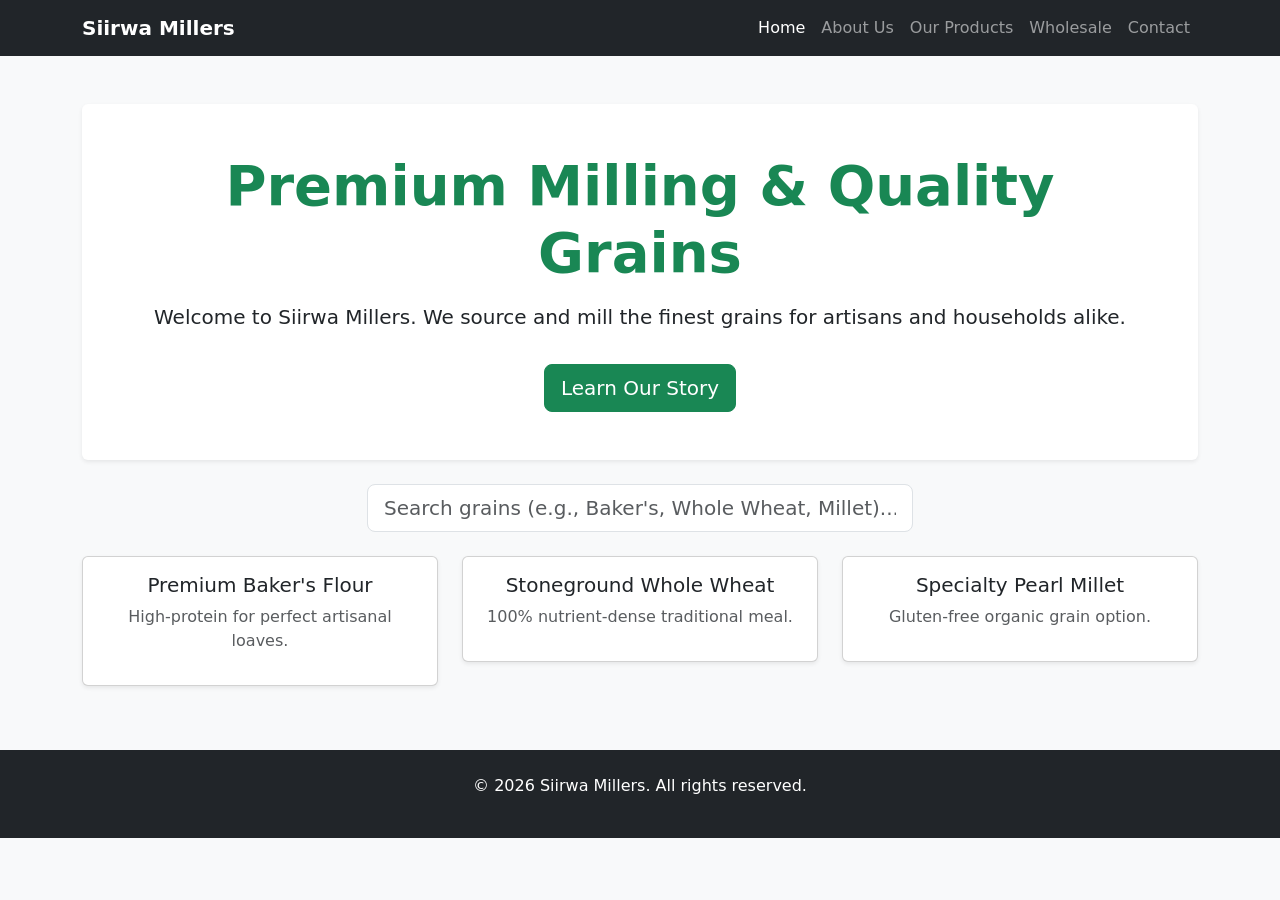
==== index.html @ 7b779375 "Fix HTML structure by removing misplaced header footer and placing it at bottom" ====
<!DOCTYPE html>
<html lang="en">
<head>
    <meta charset="UTF-8">
    <meta name="viewport" content="width=device-width, initial-scale=1.0">
    <title>Siirwa Millers - Home</title>
    <!-- Bootstrap CSS -->
    <link href="https://cdn.jsdelivr.net/npm/bootstrap@5.3.0/dist/css/bootstrap.min.css" rel="stylesheet">
</head>
<body class="bg-light">

    <!-- Responsive Navbar -->
    <nav class="navbar navbar-expand-lg navbar-dark bg-dark">
        <div class="container">
            <a class="navbar-brand fw-bold" href="index.html">Siirwa Millers</a>
            <button class="navbar-toggler" type="button" data-bs-toggle="collapse" data-bs-target="#navbarNav">
                <span class="navbar-toggler-icon"></span>
            </button>
            <div class="collapse navbar-collapse" id="navbarNav">
                <ul class="navbar-nav ms-auto">
    <li class="nav-item"><a class="nav-link active" href="index.html">Home</a></li>
    <li class="nav-item"><a class="nav-link" href="About.html">About Us</a></li>
    <li class="nav-item"><a class="nav-link" href="Products.html">Our Products</a></li>
    <li class="nav-item"><a class="nav-link" href="wholesale.html">Wholesale</a></li>
    <li class="nav-item"><a class="nav-link" href="Contact.html">Contact</a></li>
</ul>
            </div>
        </div>
    </nav>

    <!-- Main Content with Live Search Feature -->
    <div class="container my-5">
        <div class="p-5 bg-white rounded shadow-sm text-center mb-4">
            <h1 class="display-4 fw-bold text-success">Premium Milling & Quality Grains</h1>
            <p class="lead mt-3">Welcome to Siirwa Millers. We source and mill the finest grains for artisans and households alike.</p>
            <a href="About.html" class="btn btn-success btn-lg mt-3">Learn Our Story</a>
        </div>

        <!-- Live Search Input -->
        <div class="row justify-content-center mb-4">
            <div class="col-md-6">
                <input type="text" id="grainSearch" class="form-control form-control-lg" placeholder="Search grains (e.g., Baker's, Whole Wheat, Millet)...">
            </div>
        </div>

        <!-- Catalog Items to Filter -->
        <div class="row text-center" id="grainCatalog">
            <div class="col-md-4 mb-3 grain-card" data-name="bakers flour">
                <div class="card p-3 shadow-sm"><h5>Premium Baker's Flour</h5><p class="text-muted">High-protein for perfect artisanal loaves.</p></div>
            </div>
            <div class="col-md-4 mb-3 grain-card" data-name="whole wheat">
                <div class="card p-3 shadow-sm"><h5>Stoneground Whole Wheat</h5><p class="text-muted">100% nutrient-dense traditional meal.</p></div>
            </div>
            <div class="col-md-4 mb-3 grain-card" data-name="millet grain">
                <div class="card p-3 shadow-sm"><h5>Specialty Pearl Millet</h5><p class="text-muted">Gluten-free organic grain option.</p></div>
            </div>
        </div>
    </div>

    <!-- Bootstrap JS Bundle -->
    <script src="https://cdn.jsdelivr.net/npm/bootstrap@5.3.0/dist/js/bootstrap.bundle.min.js"></script>
    <script>
        document.getElementById('grainSearch').addEventListener('keyup', function() {
            let filter = this.value.toLowerCase();
            let cards = document.querySelectorAll('.grain-card');
            
            cards.forEach(card => {
                let name = card.getAttribute('data-name');
                if (name.includes(filter)) {
                    card.style.display = "";
                } else {
                    card.style.display = "none";
                }
            });
        });
    </script>

    <!-- Correctly placed Footer -->
    <footer class="text-center py-4 bg-dark text-white mt-5">
        <p>&copy; 2026 Siirwa Millers. All rights reserved.</p>
    </footer>

    <!-- Bootstrap JS Bundle -->
    <script src="https://cdn.jsdelivr.net/npm/bootstrap@5.3.0/dist/js/bootstrap.bundle.min.js"></script>
</body>
</html>
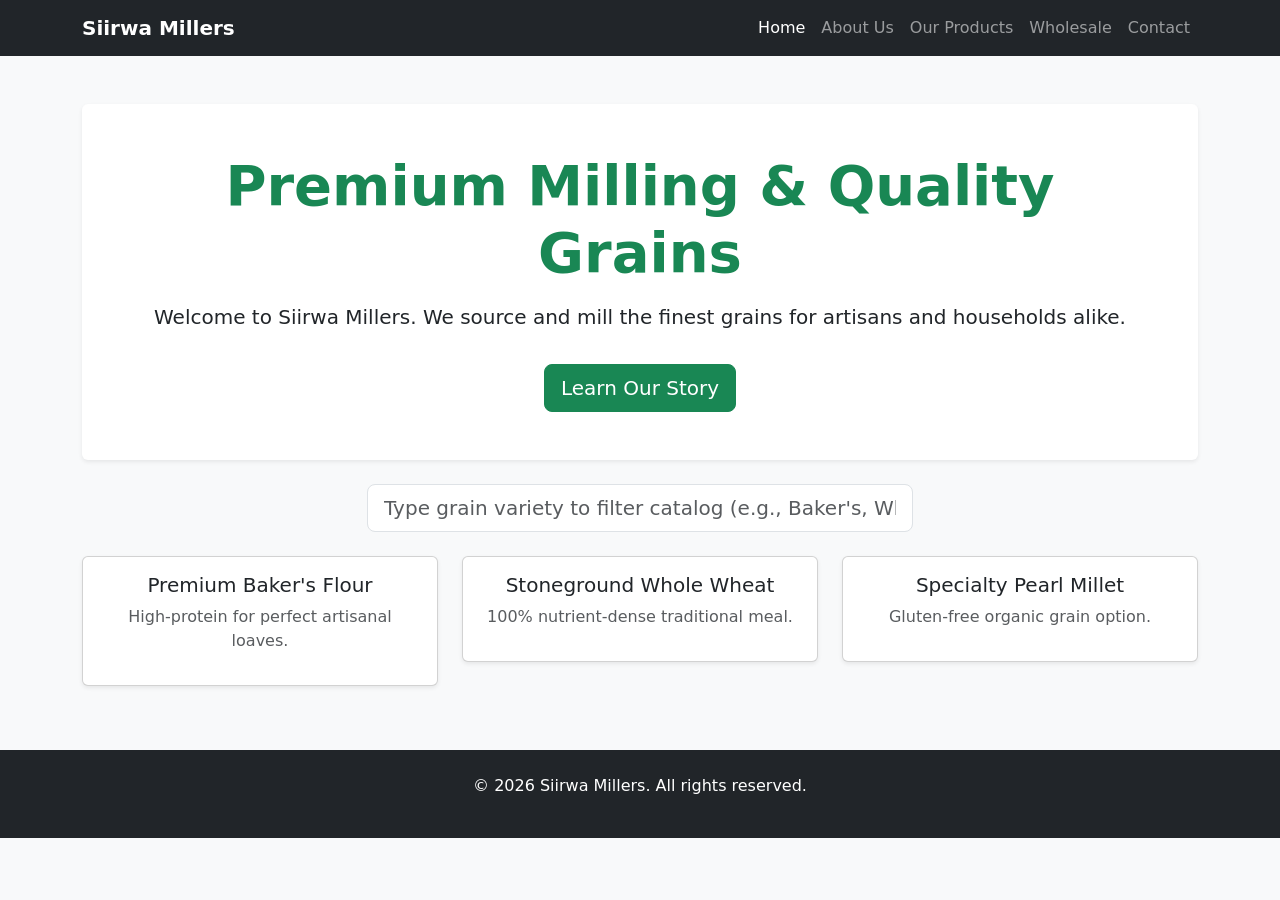
==== commit 8c8af1f2: "Polish index.html interactive search bar placeholder text descriptive prompt" ====
--- a/index.html
+++ b/index.html
@@ -39,7 +39,7 @@
         <!-- Live Search Input -->
         <div class="row justify-content-center mb-4">
             <div class="col-md-6">
-                <input type="text" id="grainSearch" class="form-control form-control-lg" placeholder="Search grains (e.g., Baker's, Whole Wheat, Millet)...">
+                <input type="text" id="grainSearch" class="form-control form-control-lg" placeholder="Type grain variety to filter catalog (e.g., Baker's, Wheat, Millet)...">
             </div>
         </div>
 
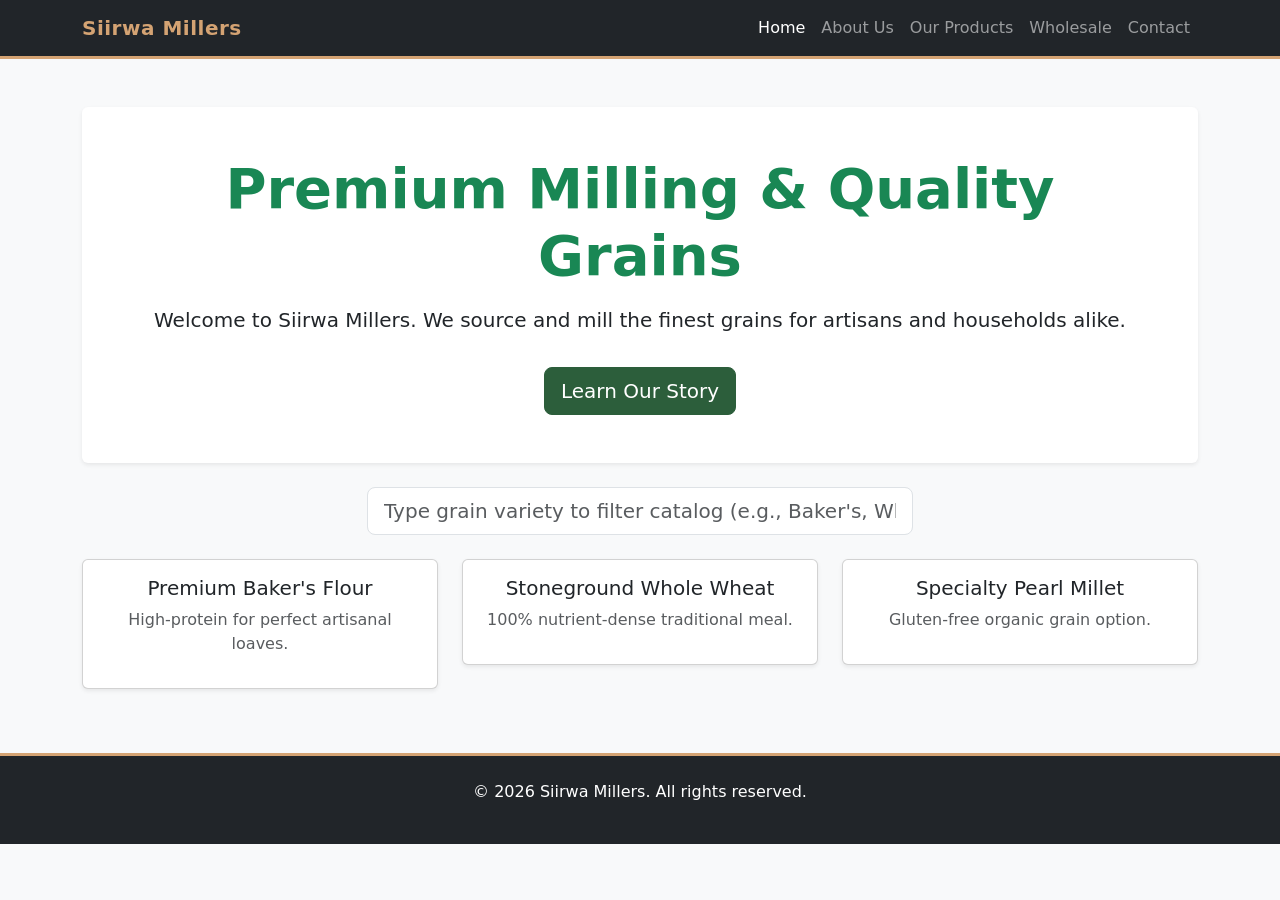
==== commit 5b616a6f: "Link custom style.css theme sheet to index.html for brand layout styling" ====
--- a/index.html
+++ b/index.html
@@ -6,6 +6,7 @@
     <title>Siirwa Millers - Home</title>
     <!-- Bootstrap CSS -->
     <link href="https://cdn.jsdelivr.net/npm/bootstrap@5.3.0/dist/css/bootstrap.min.css" rel="stylesheet">
+    <link href="style.css" rel="stylesheet">
 </head>
 <body class="bg-light">
 
--- a/style.css
+++ b/style.css
@@ -0,0 +1,44 @@
+/* Custom Brand Theme for Siirwa Millers */
+
+:root {
+    --brand-green: #2c5e3b;
+    --brand-gold: #d4a373;
+    --brand-dark: #212529;
+    --brand-light: #f8f9fa;
+}
+
+/* Custom Navigation Styling */
+.navbar {
+    border-bottom: 3px solid var(--brand-gold);
+}
+
+.navbar-brand {
+    letter-spacing: 0.5px;
+    color: var(--brand-gold) !important;
+}
+
+/* Custom Buttons matching agriculture theme */
+.btn-success {
+    background-color: var(--brand-green) !important;
+    border-color: var(--brand-green) !important;
+    transition: all 0.3s ease;
+}
+
+.btn-success:hover {
+    background-color: #1e4228 !important;
+    transform: translateY(-1px);
+}
+
+/* Coherent typography & accent cards */
+h2, h3 {
+    color: var(--brand-green);
+}
+
+.feature-card {
+    border-left: 4px solid var(--brand-gold) !important;
+}
+
+footer {
+    border-top: 3px solid var(--brand-gold);
+    background-color: var(--brand-dark);
+}
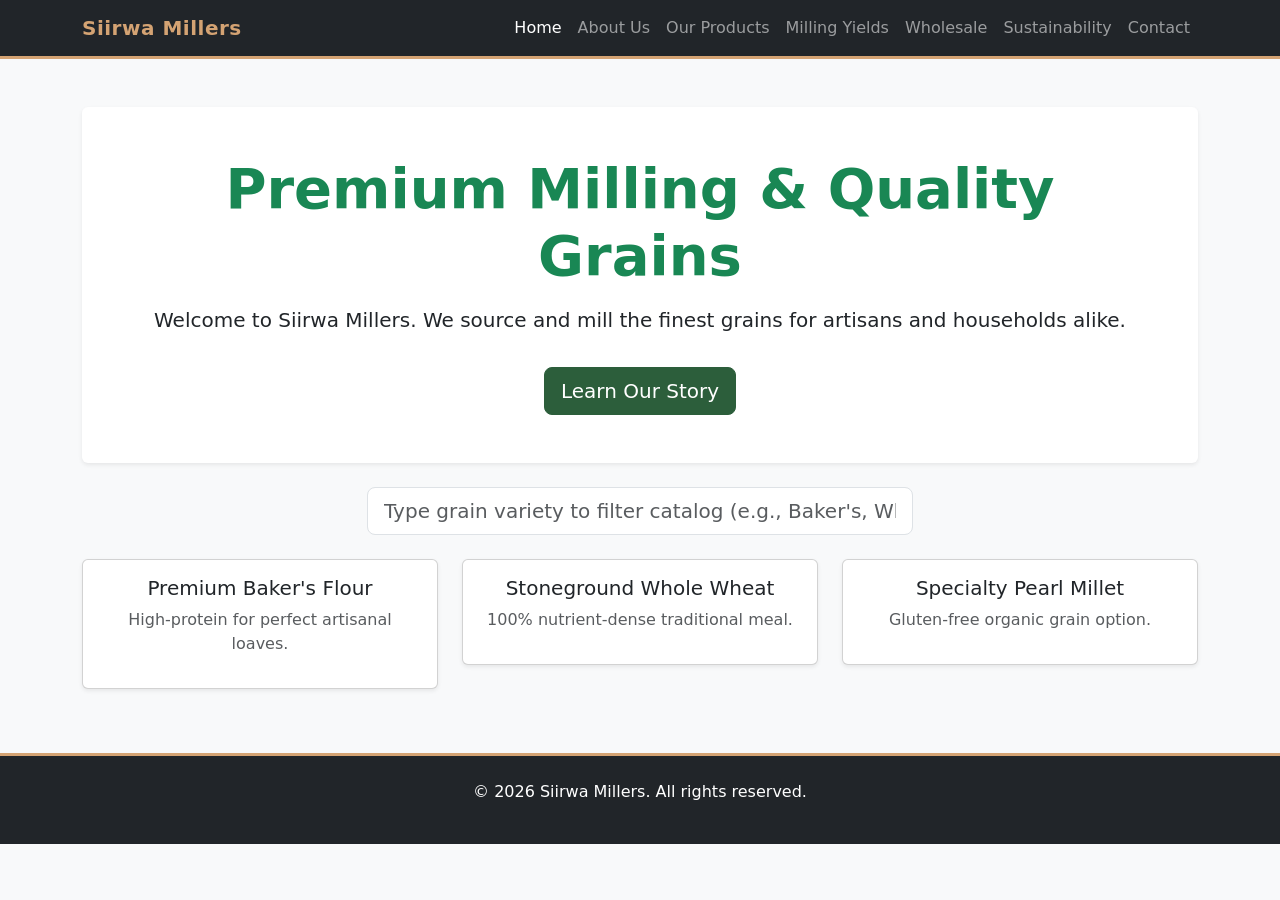
==== commit 1bc8c8a5: "Update home page navbar configuration to support production and sustainability portals" ====
--- a/index.html
+++ b/index.html
@@ -18,13 +18,15 @@
                 <span class="navbar-toggler-icon"></span>
             </button>
             <div class="collapse navbar-collapse" id="navbarNav">
-                <ul class="navbar-nav ms-auto">
-    <li class="nav-item"><a class="nav-link active" href="index.html">Home</a></li>
-    <li class="nav-item"><a class="nav-link" href="About.html">About Us</a></li>
-    <li class="nav-item"><a class="nav-link" href="Products.html">Our Products</a></li>
-    <li class="nav-item"><a class="nav-link" href="wholesale.html">Wholesale</a></li>
-    <li class="nav-item"><a class="nav-link" href="Contact.html">Contact</a></li>
-</ul>
+               <ul class="navbar-nav ms-auto">
+                    <li class="nav-item"><a class="nav-link active" href="index.html">Home</a></li>
+                    <li class="nav-item"><a class="nav-link" href="About.html">About Us</a></li>
+                    <li class="nav-item"><a class="nav-link" href="Products.html">Our Products</a></li>
+                    <li class="nav-item"><a class="nav-link" href="Production.html">Milling Yields</a></li>
+                    <li class="nav-item"><a class="nav-link" href="wholesale.html">Wholesale</a></li>
+                    <li class="nav-item"><a class="nav-link" href="Sustainability.html">Sustainability</a></li>
+                    <li class="nav-item"><a class="nav-link" href="Contact.html">Contact</a></li>
+                </ul>
             </div>
         </div>
     </nav>
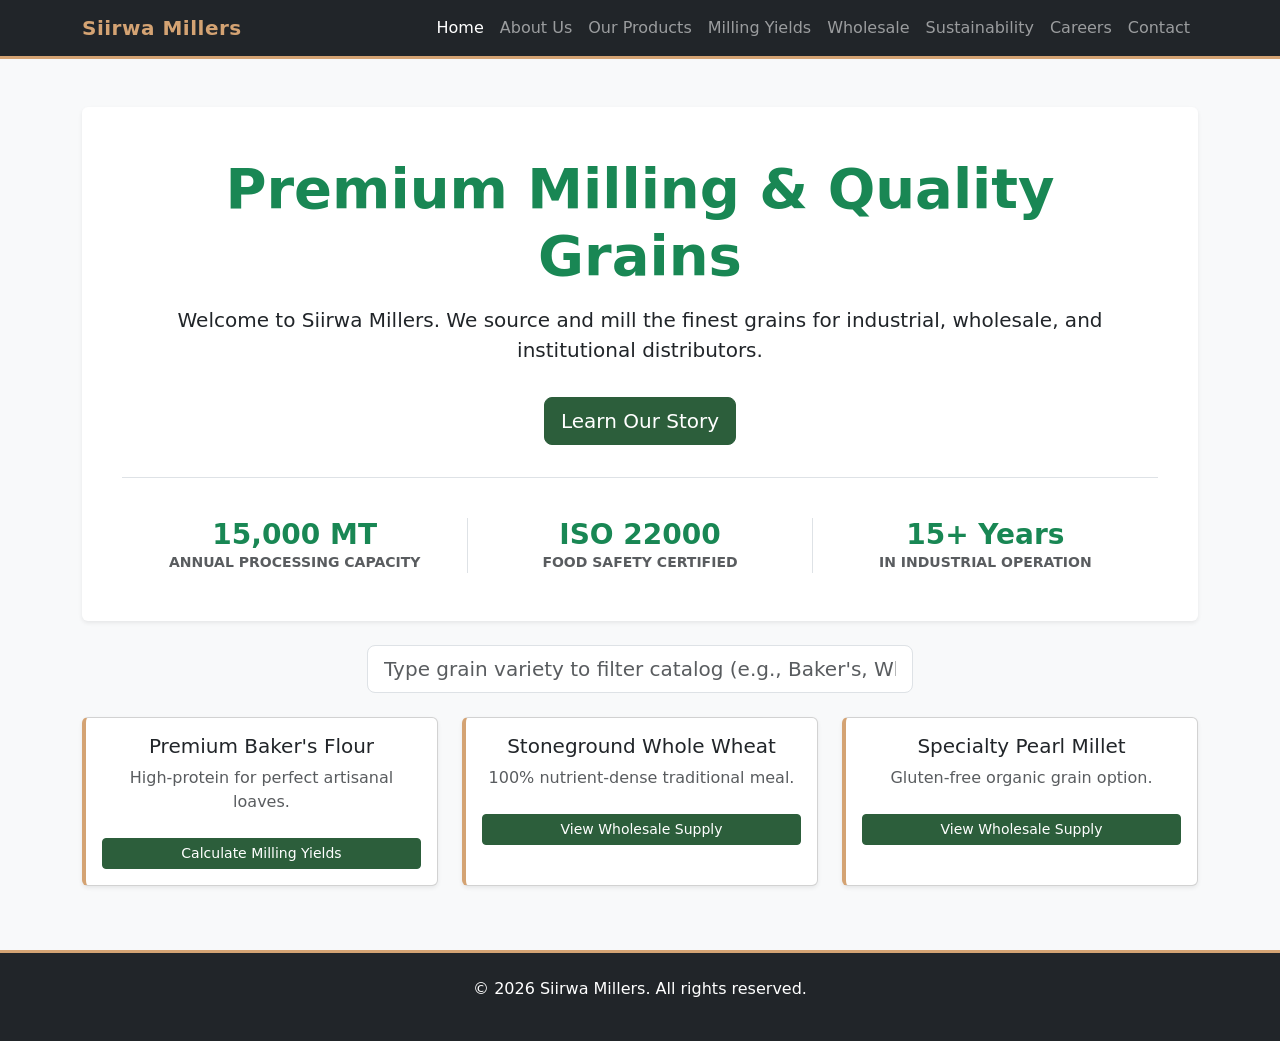
==== commit 2e105c5c: "Integrate commercial milling metrics layout into core home hero panel" ====
--- a/index.html
+++ b/index.html
@@ -4,13 +4,11 @@
     <meta charset="UTF-8">
     <meta name="viewport" content="width=device-width, initial-scale=1.0">
     <title>Siirwa Millers - Home</title>
-    <!-- Bootstrap CSS -->
     <link href="https://cdn.jsdelivr.net/npm/bootstrap@5.3.0/dist/css/bootstrap.min.css" rel="stylesheet">
     <link href="style.css" rel="stylesheet">
 </head>
 <body class="bg-light">
 
-    <!-- Responsive Navbar -->
     <nav class="navbar navbar-expand-lg navbar-dark bg-dark">
         <div class="container">
             <a class="navbar-brand fw-bold" href="index.html">Siirwa Millers</a>
@@ -23,45 +21,69 @@
                     <li class="nav-item"><a class="nav-link" href="About.html">About Us</a></li>
                     <li class="nav-item"><a class="nav-link" href="Products.html">Our Products</a></li>
                     <li class="nav-item"><a class="nav-link" href="Production.html">Milling Yields</a></li>
-                    <li class="nav-item"><a class="nav-link" href="wholesale.html">Wholesale</a></li>
+                    <li class="nav-item"><a class="nav-link" href="Wholesale.html">Wholesale</a></li>
                     <li class="nav-item"><a class="nav-link" href="Sustainability.html">Sustainability</a></li>
+                    <li class="nav-item"><a class="nav-link" href="Careers.html">Careers</a></li>
                     <li class="nav-item"><a class="nav-link" href="Contact.html">Contact</a></li>
                 </ul>
             </div>
         </div>
     </nav>
 
-    <!-- Main Content with Live Search Feature -->
     <div class="container my-5">
+        
         <div class="p-5 bg-white rounded shadow-sm text-center mb-4">
             <h1 class="display-4 fw-bold text-success">Premium Milling & Quality Grains</h1>
-            <p class="lead mt-3">Welcome to Siirwa Millers. We source and mill the finest grains for artisans and households alike.</p>
-            <a href="About.html" class="btn btn-success btn-lg mt-3">Learn Our Story</a>
+            <p class="lead mt-3">Welcome to Siirwa Millers. We source and mill the finest grains for industrial, wholesale, and institutional distributors.</p>
+            <a href="About.html" class="btn btn-success btn-lg mt-3 mb-4">Learn Our Story</a>
+            
+            <div class="row g-3 border-top pt-4 mt-2">
+                <div class="col-md-4">
+                    <h3 class="fw-bold text-success mb-0">15,000 MT</h3>
+                    <p class="text-muted small text-uppercase fw-semibold mb-0">Annual Processing Capacity</p>
+                </div>
+                <div class="col-md-4 border-start border-end">
+                    <h3 class="fw-bold text-success mb-0">ISO 22000</h3>
+                    <p class="text-muted small text-uppercase fw-semibold mb-0">Food Safety Certified</p>
+                </div>
+                <div class="col-md-4">
+                    <h3 class="fw-bold text-success mb-0">15+ Years</h3>
+                    <p class="text-muted small text-uppercase fw-semibold mb-0">In Industrial Operation</p>
+                </div>
+            </div>
         </div>
 
-        <!-- Live Search Input -->
         <div class="row justify-content-center mb-4">
             <div class="col-md-6">
                 <input type="text" id="grainSearch" class="form-control form-control-lg" placeholder="Type grain variety to filter catalog (e.g., Baker's, Wheat, Millet)...">
             </div>
         </div>
 
-        <!-- Catalog Items to Filter -->
         <div class="row text-center" id="grainCatalog">
             <div class="col-md-4 mb-3 grain-card" data-name="bakers flour">
-                <div class="card p-3 shadow-sm"><h5>Premium Baker's Flour</h5><p class="text-muted">High-protein for perfect artisanal loaves.</p></div>
+                <div class="card p-3 shadow-sm h-100 feature-card">
+                    <h5>Premium Baker's Flour</h5>
+                    <p class="text-muted">High-protein for perfect artisanal loaves.</p>
+                    <a href="Production.html" class="btn btn-sm btn-success w-100 mt-2">Calculate Milling Yields</a>
+                </div>
             </div>
             <div class="col-md-4 mb-3 grain-card" data-name="whole wheat">
-                <div class="card p-3 shadow-sm"><h5>Stoneground Whole Wheat</h5><p class="text-muted">100% nutrient-dense traditional meal.</p></div>
+                <div class="card p-3 shadow-sm h-100 feature-card">
+                    <h5>Stoneground Whole Wheat</h5>
+                    <p class="text-muted">100% nutrient-dense traditional meal.</p>
+                    <a href="Wholesale.html" class="btn btn-sm btn-success w-100 mt-2">View Wholesale Supply</a>
+                </div>
             </div>
             <div class="col-md-4 mb-3 grain-card" data-name="millet grain">
-                <div class="card p-3 shadow-sm"><h5>Specialty Pearl Millet</h5><p class="text-muted">Gluten-free organic grain option.</p></div>
+                <div class="card p-3 shadow-sm h-100 feature-card">
+                    <h5>Specialty Pearl Millet</h5>
+                    <p class="text-muted">Gluten-free organic grain option.</p>
+                    <a href="Wholesale.html" class="btn btn-sm btn-success w-100 mt-2">View Wholesale Supply</a>
+                </div>
             </div>
         </div>
     </div>
 
-    <!-- Bootstrap JS Bundle -->
-    <script src="https://cdn.jsdelivr.net/npm/bootstrap@5.3.0/dist/js/bootstrap.bundle.min.js"></script>
     <script>
         document.getElementById('grainSearch').addEventListener('keyup', function() {
             let filter = this.value.toLowerCase();
@@ -78,13 +100,10 @@
         });
     </script>
 
-    <!-- Correctly placed Footer -->
     <footer class="text-center py-4 bg-dark text-white mt-5">
         <p>&copy; 2026 Siirwa Millers. All rights reserved.</p>
     </footer>
 
-    <!-- Bootstrap JS Bundle -->
     <script src="https://cdn.jsdelivr.net/npm/bootstrap@5.3.0/dist/js/bootstrap.bundle.min.js"></script>
 </body>
-</html>
-
+</html>
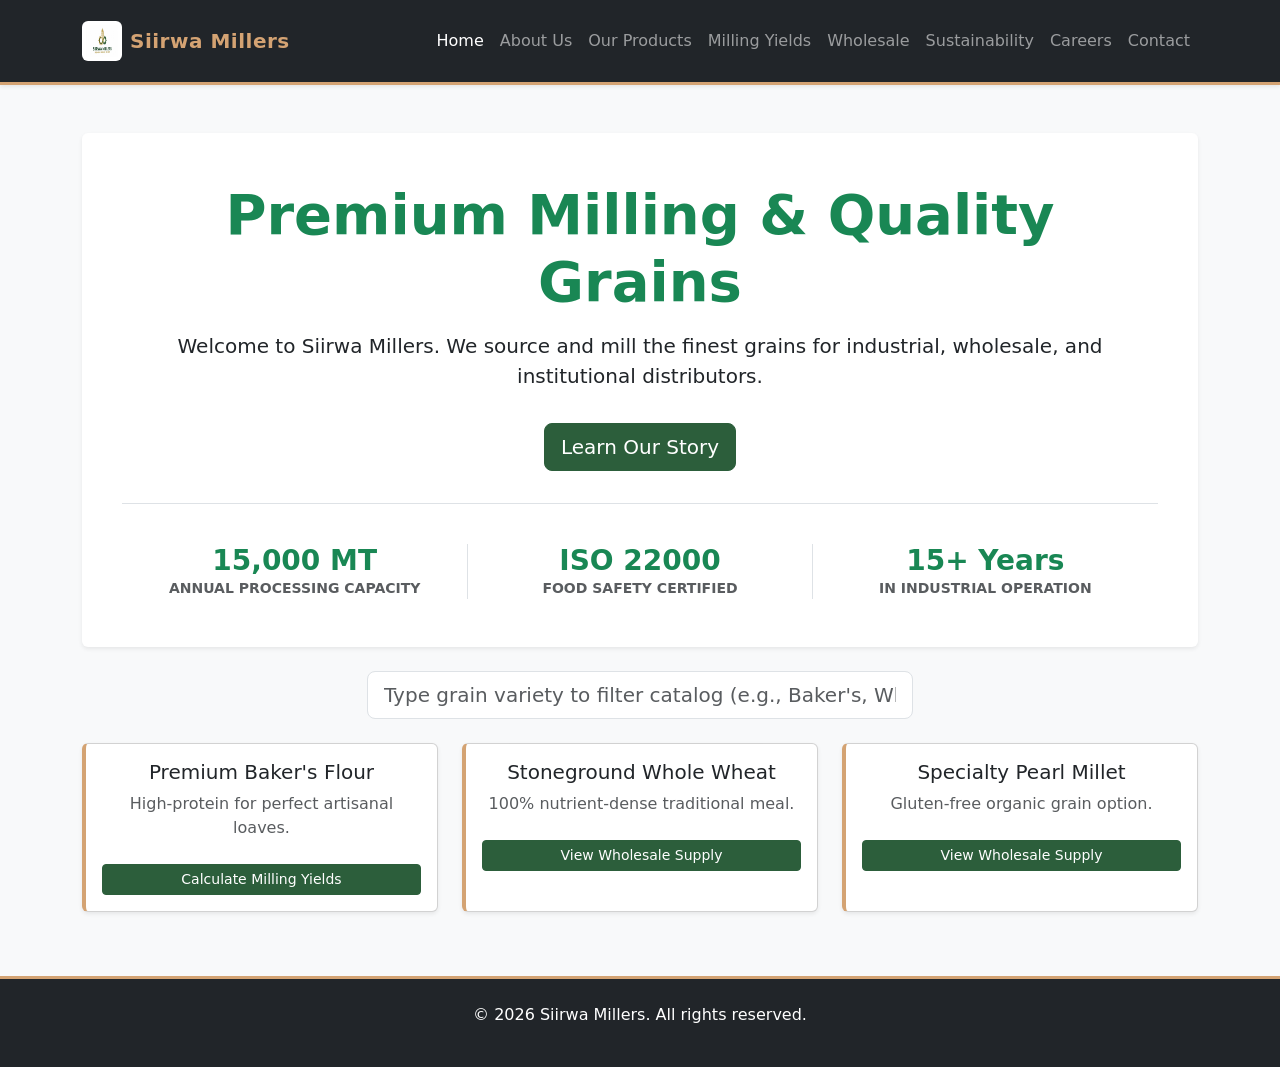
==== commit c35998dc: "Add official corporate logo image to home page navbar layout" ====
--- a/index.html
+++ b/index.html
@@ -9,9 +9,12 @@
 </head>
 <body class="bg-light">
 
-    <nav class="navbar navbar-expand-lg navbar-dark bg-dark">
+    <nav class="navbar navbar-expand-lg navbar-dark bg-dark py-3 shadow-sm">
         <div class="container">
-            <a class="navbar-brand fw-bold" href="index.html">Siirwa Millers</a>
+            <a class="navbar-brand d-flex align-items-center fw-bold" href="index.html">
+                <img src="images/logo.png" alt="Siirwa Millers Logo" width="40" height="40" class="d-inline-block align-top me-2 rounded bg-white p-1">
+                <span>Siirwa Millers</span>
+            </a>
             <button class="navbar-toggler" type="button" data-bs-toggle="collapse" data-bs-target="#navbarNav">
                 <span class="navbar-toggler-icon"></span>
             </button>
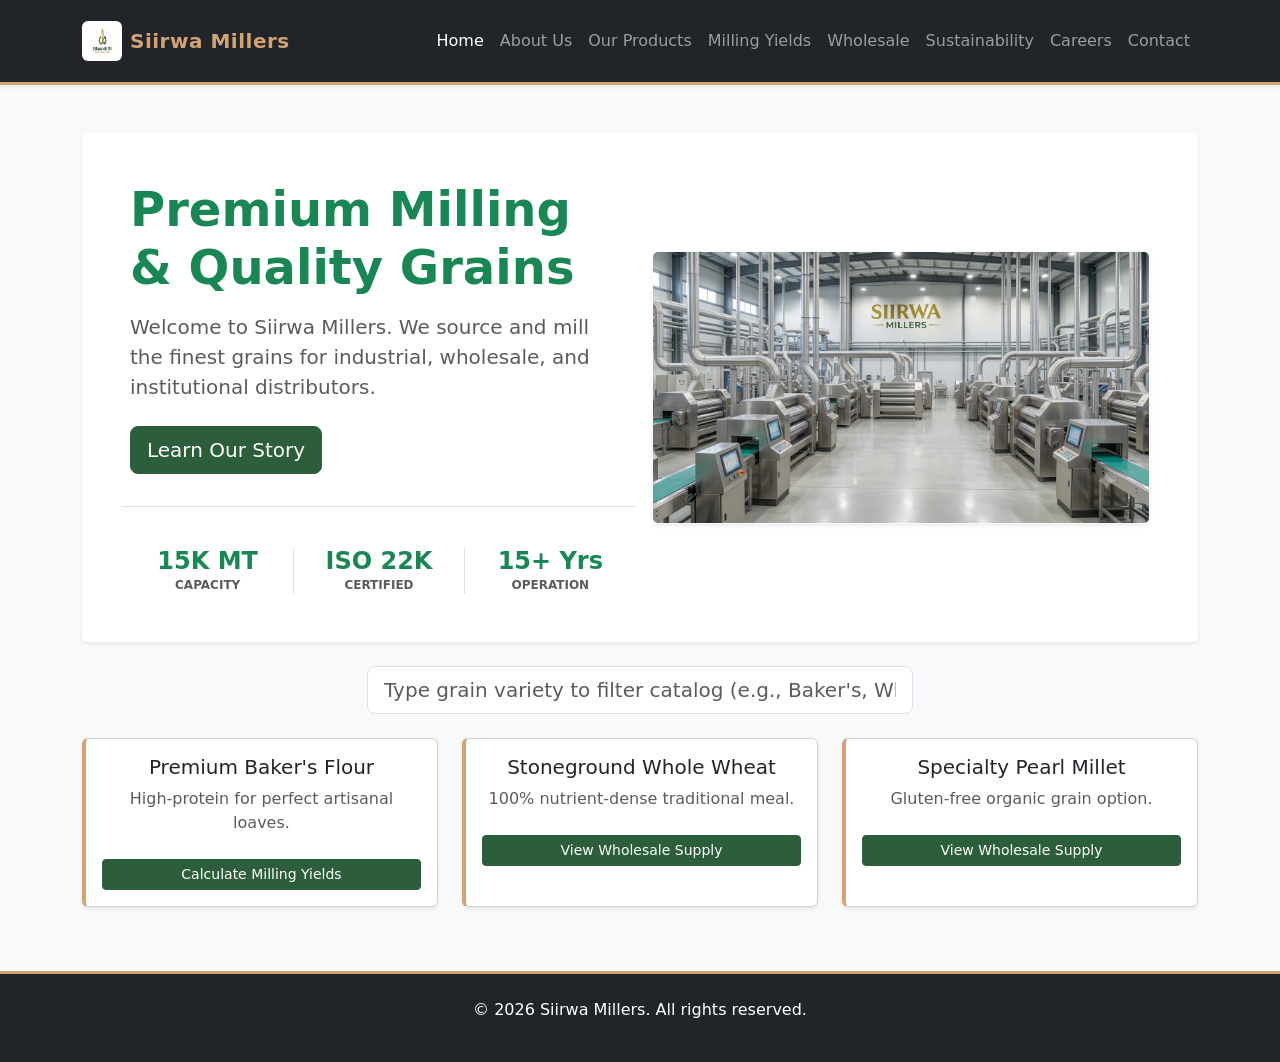
==== commit ca28ed78: "Update home, products, and about pages with custom two-column hero layouts and images" ====
--- a/index.html
+++ b/index.html
@@ -35,23 +35,31 @@
 
     <div class="container my-5">
         
-        <div class="p-5 bg-white rounded shadow-sm text-center mb-4">
-            <h1 class="display-4 fw-bold text-success">Premium Milling & Quality Grains</h1>
-            <p class="lead mt-3">Welcome to Siirwa Millers. We source and mill the finest grains for industrial, wholesale, and institutional distributors.</p>
-            <a href="About.html" class="btn btn-success btn-lg mt-3 mb-4">Learn Our Story</a>
-            
-            <div class="row g-3 border-top pt-4 mt-2">
-                <div class="col-md-4">
-                    <h3 class="fw-bold text-success mb-0">15,000 MT</h3>
-                    <p class="text-muted small text-uppercase fw-semibold mb-0">Annual Processing Capacity</p>
+        <div class="p-5 bg-white rounded shadow-sm mb-4">
+            <div class="row align-items-center">
+                <div class="col-lg-6 text-center text-lg-start">
+                    <h1 class="display-5 fw-bold text-success">Premium Milling & Quality Grains</h1>
+                    <p class="lead mt-3 text-muted">Welcome to Siirwa Millers. We source and mill the finest grains for industrial, wholesale, and institutional distributors.</p>
+                    <a href="About.html" class="btn btn-success btn-lg mt-2 mb-4">Learn Our Story</a>
+                    
+                    <div class="row g-3 border-top pt-4 mt-2 text-center">
+                        <div class="col-4">
+                            <h4 class="fw-bold text-success mb-0">15K MT</h4>
+                            <p class="text-muted small text-uppercase fw-semibold mb-0" style="font-size: 0.75rem;">Capacity</p>
+                        </div>
+                        <div class="col-4 border-start border-end">
+                            <h4 class="fw-bold text-success mb-0">ISO 22K</h4>
+                            <p class="text-muted small text-uppercase fw-semibold mb-0" style="font-size: 0.75rem;">Certified</p>
+                        </div>
+                        <div class="col-4">
+                            <h4 class="fw-bold text-success mb-0">15+ Yrs</h4>
+                            <p class="text-muted small text-uppercase fw-semibold mb-0" style="font-size: 0.75rem;">Operation</p>
+                        </div>
+                    </div>
                 </div>
-                <div class="col-md-4 border-start border-end">
-                    <h3 class="fw-bold text-success mb-0">ISO 22000</h3>
-                    <p class="text-muted small text-uppercase fw-semibold mb-0">Food Safety Certified</p>
-                </div>
-                <div class="col-md-4">
-                    <h3 class="fw-bold text-success mb-0">15+ Years</h3>
-                    <p class="text-muted small text-uppercase fw-semibold mb-0">In Industrial Operation</p>
+
+                <div class="col-lg-6 mt-4 mt-lg-0 text-center">
+                    <img src="images/hero.png" alt="Siirwa Millers Industrial Plant Floor" class="img-fluid rounded shadow-sm border border-light">
                 </div>
             </div>
         </div>
